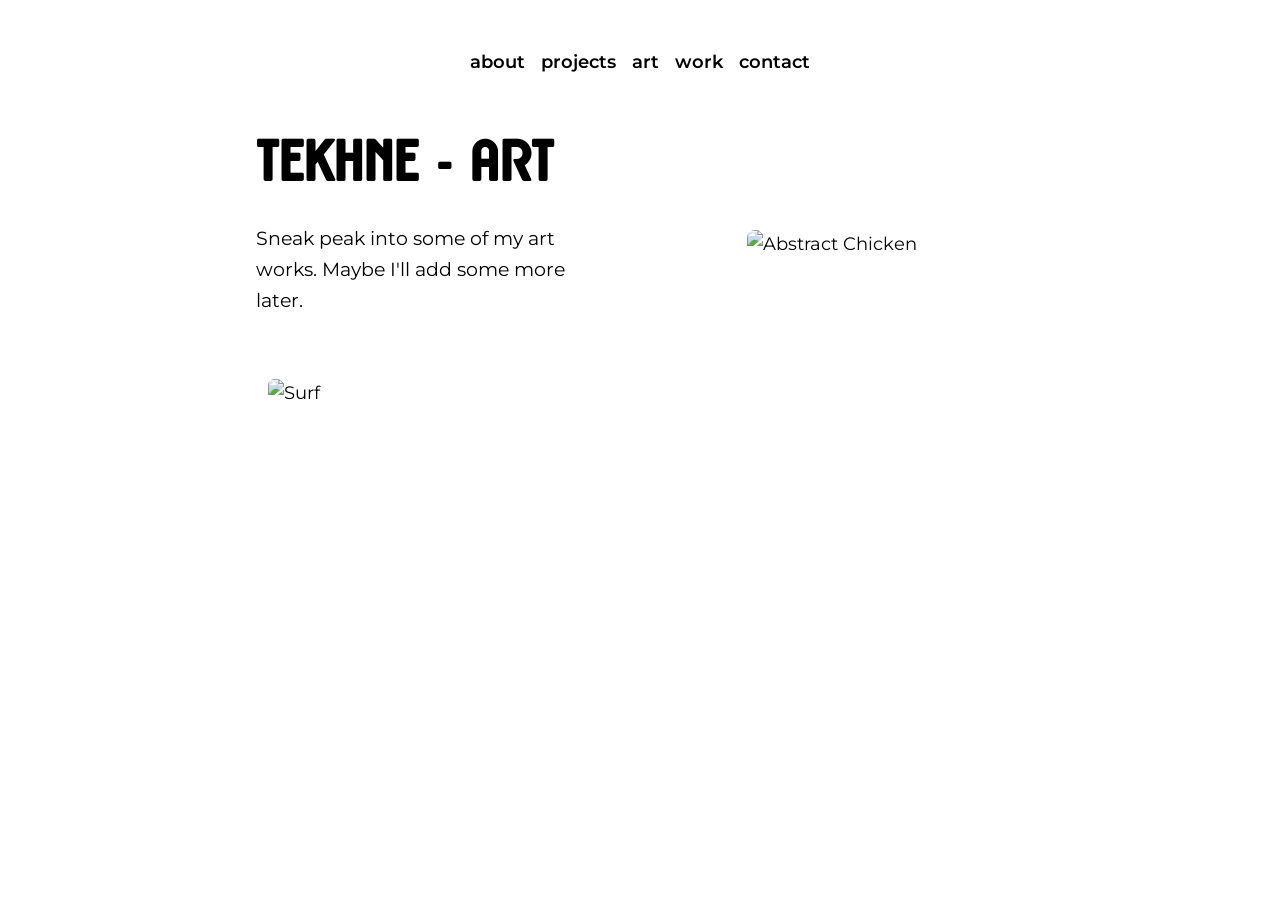
==== components/art.html @ 0f2b214d "All of my website (first edition)" ====
<!DOCTYPE html>
<html lang="en">

    <head>
        <meta charset="UTF-8" />
        <meta name="viewport" content="width=device-width, initial-scale=1" />
        <title>TEKHNE</title>
        <link href="https://cdn.jsdelivr.net/npm/bootstrap@5.3.2/dist/css/bootstrap.min.css" rel="stylesheet" />
        <link rel="stylesheet" href="../css/styles.css" />
        <link rel="icon" type="image/svg+xml" href="/assets/favicon.svg" />
    </head>

    <body>
        <div class="content-wrapper">
            <!-- Navigation -->
            <div id="navbar"></div>

            <!-- Art Hero Section -->
            <div class="hero gx-0 container">
                <div class="row gx-0 align-items-center">
                    <!-- Left column (text) -->
                    <div class="col-md-6 text-left pe-md-5">
                        <h1>Tekhne - Art</h1>
                        <p>Sneak peak into some of my art works. Maybe I'll add some more later.</p>
                    </div>
                    <!-- Right column (image) -->
                    <div class="col-md-6 text-center">
                        <img src="../assets/cubismChicken.png" alt="Abstract Chicken" class="img-fluid" />
                    </div>
                </div>
            </div>

            <!-- Art Gallery Section -->
            <div class="container my-5">
                <!-- Full-width row for the "surf" image -->
                <div class="row gx-0 mb-3">
                    <img src="../assets/art/surf.png" alt="Surf" class="img-fluid rounded" />
                </div>

                <div class="row gx-3" id="galleryBootstrapColumns">
                    <div class="col" id="leftCol"></div>
                    <div class="col" id="rightCol"></div>
                </div>

                
            </div>

            <script>
                const artworks = [
                    '../assets/art/bluenose.png',
                    '../assets/art/homemAzul.png',
                    // '../assets/art/gardenFaeries.png',
                    // '../assets/art/selfPortrait.png',
                    '../assets/art/pinkScream.png',
                    // '../assets/art/trunkGuy.png',
                    '../assets/art/peggys.png'
                ];

                // Attempt to mimic a css column first style
                const middleIndex = Math.floor(artworks.length / 2);
                const leftImages = artworks.slice(0, middleIndex);
                const rightImages = artworks.slice(middleIndex);

                const leftCol = document.getElementById("leftCol");
                const rightCol = document.getElementById("rightCol");

                // Function to add images to a column
                function addImages(column, images) {
                    images.forEach(src => {
                        const img = document.createElement("img");
                        img.src = src;
                        img.alt = "";
                        img.className = "img-fluid rounded mb-3";
                        column.appendChild(img);
                    });
                }

                addImages(leftCol, leftImages);
                addImages(rightCol, rightImages);
            </script>
            <script src="../js/navbar.js"></script>
    </body>

</html>
---- css/styles.css ----
@import url("https://fonts.googleapis.com/css2?family=Montserrat:ital,wght@0,100..900;1,100..900&display=swap");

@font-face {
    font-family: "RousseauDeco";
    src: url("/fonts/RousseauDeco.ttf") format("truetype");
    font-weight: normal;
    font-style: normal;
}

:root {
    --gold: #c68b31;
    --sage: #a0a989;
    --green: #5c885e;
    --pink: #db8ea2;
    --blue: #6b86ba;
}

/* Fonts */
body,
p,
a,
li {
    font-family: "Montserrat", sans-serif;
    font-size: 1.1rem;
}

h1,
h2,
h3,
h4,
h5,
h6 {
    font-family: "RousseauDeco", sans-serif;
}

p a {
    color: var(--blue);
    text-decoration: underline;
    transition: color 0.3s ease;
}

p a:hover {
    color: var(--gold);
}

a {
    font-weight: bold;
}

body {
    color: #000;
    background-color: #fff;
    line-height: 1.6;
}

/* Centering content */
.content-wrapper {
    max-width: 800px; /* about 50% width on large screens */
    margin: 0 auto;
    padding: 0 1rem;
}

/* Navigation */
nav {
    font-weight: 600;
    text-transform: lowercase;
    font-size: 1rem;
    margin-bottom: 60px;
}

nav a {
    color: black !important;
    margin: 0 12px;
    text-decoration: none;
    font-weight: 600;
    transition: color 0.3s ease, border-bottom 0.3s ease;
    border-bottom: none;
}

nav a:hover {
    font-weight: bold;
    color: var(--pink) !important;
    border-bottom: 2px solid var(--pink);
}

/* Hero Section */
.hero h1 {
    font-weight: 700;
    font-size: 3.5rem;
}
.hero p {
    font-size: 1.2rem;
    margin-top: 20px;
}
.hero strong {
    font-weight: 700;
}
.hero img {
    max-width: 100%;
    border-radius: 8px;
    margin-top: 20px;
}

/* Sections */
section {
    margin: 80px 0;
}

/* Art Page */
h1 {
    font-weight: 800;
    font-size: 2.5rem;
    margin-bottom: 20px;
}
.art-piece {
    margin-bottom: 40px;
}
.art-piece img {
    max-width: 100%;
    border-radius: 8px;
}

/* Projects Page */

.project-link {
    text-decoration: none;
    color: #000;
}

.project-link:hover {
    color: var(--blue);
}
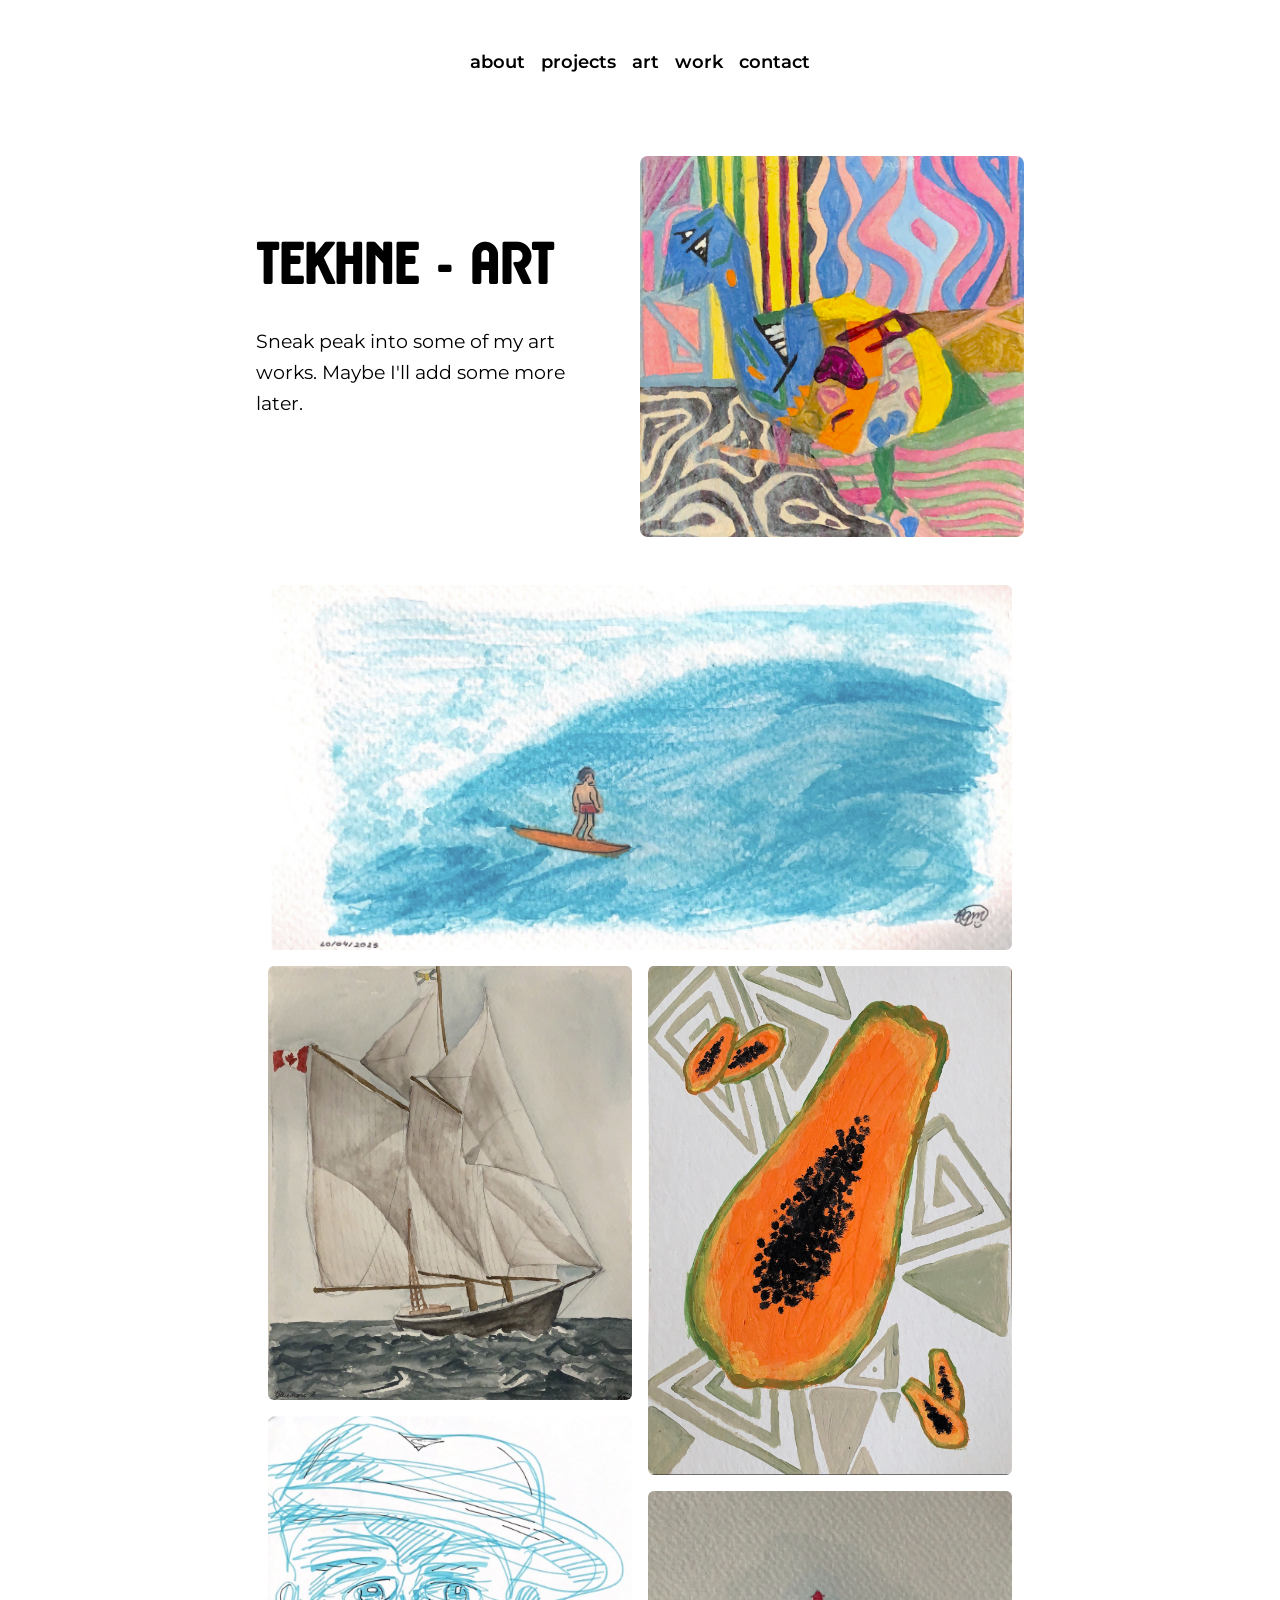
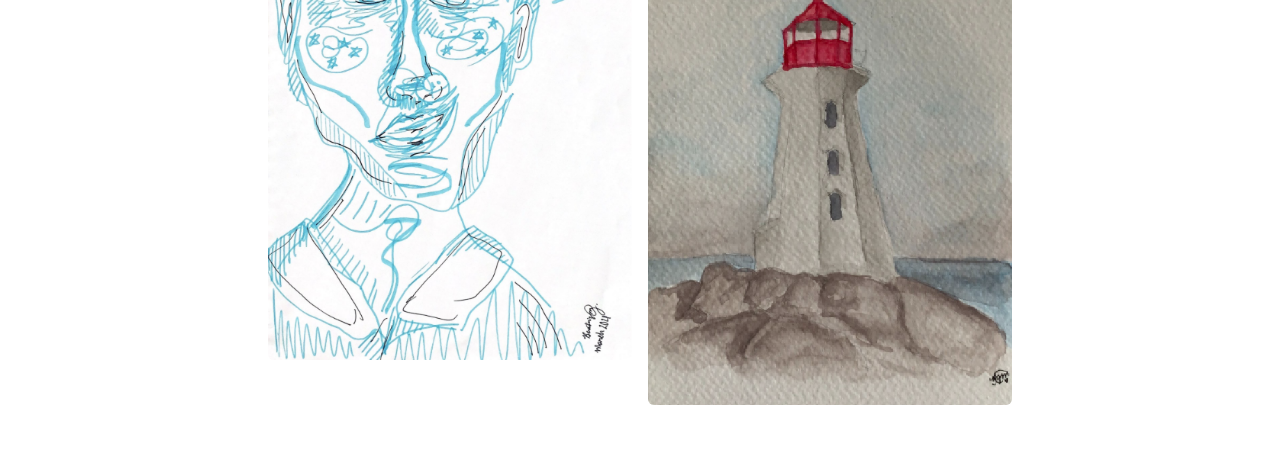
==== commit c1b446c3: "Adding my papaya!" ====
--- a/components/art.html
+++ b/components/art.html
@@ -51,9 +51,10 @@
                     '../assets/art/homemAzul.png',
                     // '../assets/art/gardenFaeries.png',
                     // '../assets/art/selfPortrait.png',
-                    '../assets/art/pinkScream.png',
+                    '../assets/art/papaya.jpeg',
                     // '../assets/art/trunkGuy.png',
-                    '../assets/art/peggys.png'
+                    '../assets/art/peggys.png',
+                    // '../assets/art/pinkScream.png',
                 ];
 
                 // Attempt to mimic a css column first style
